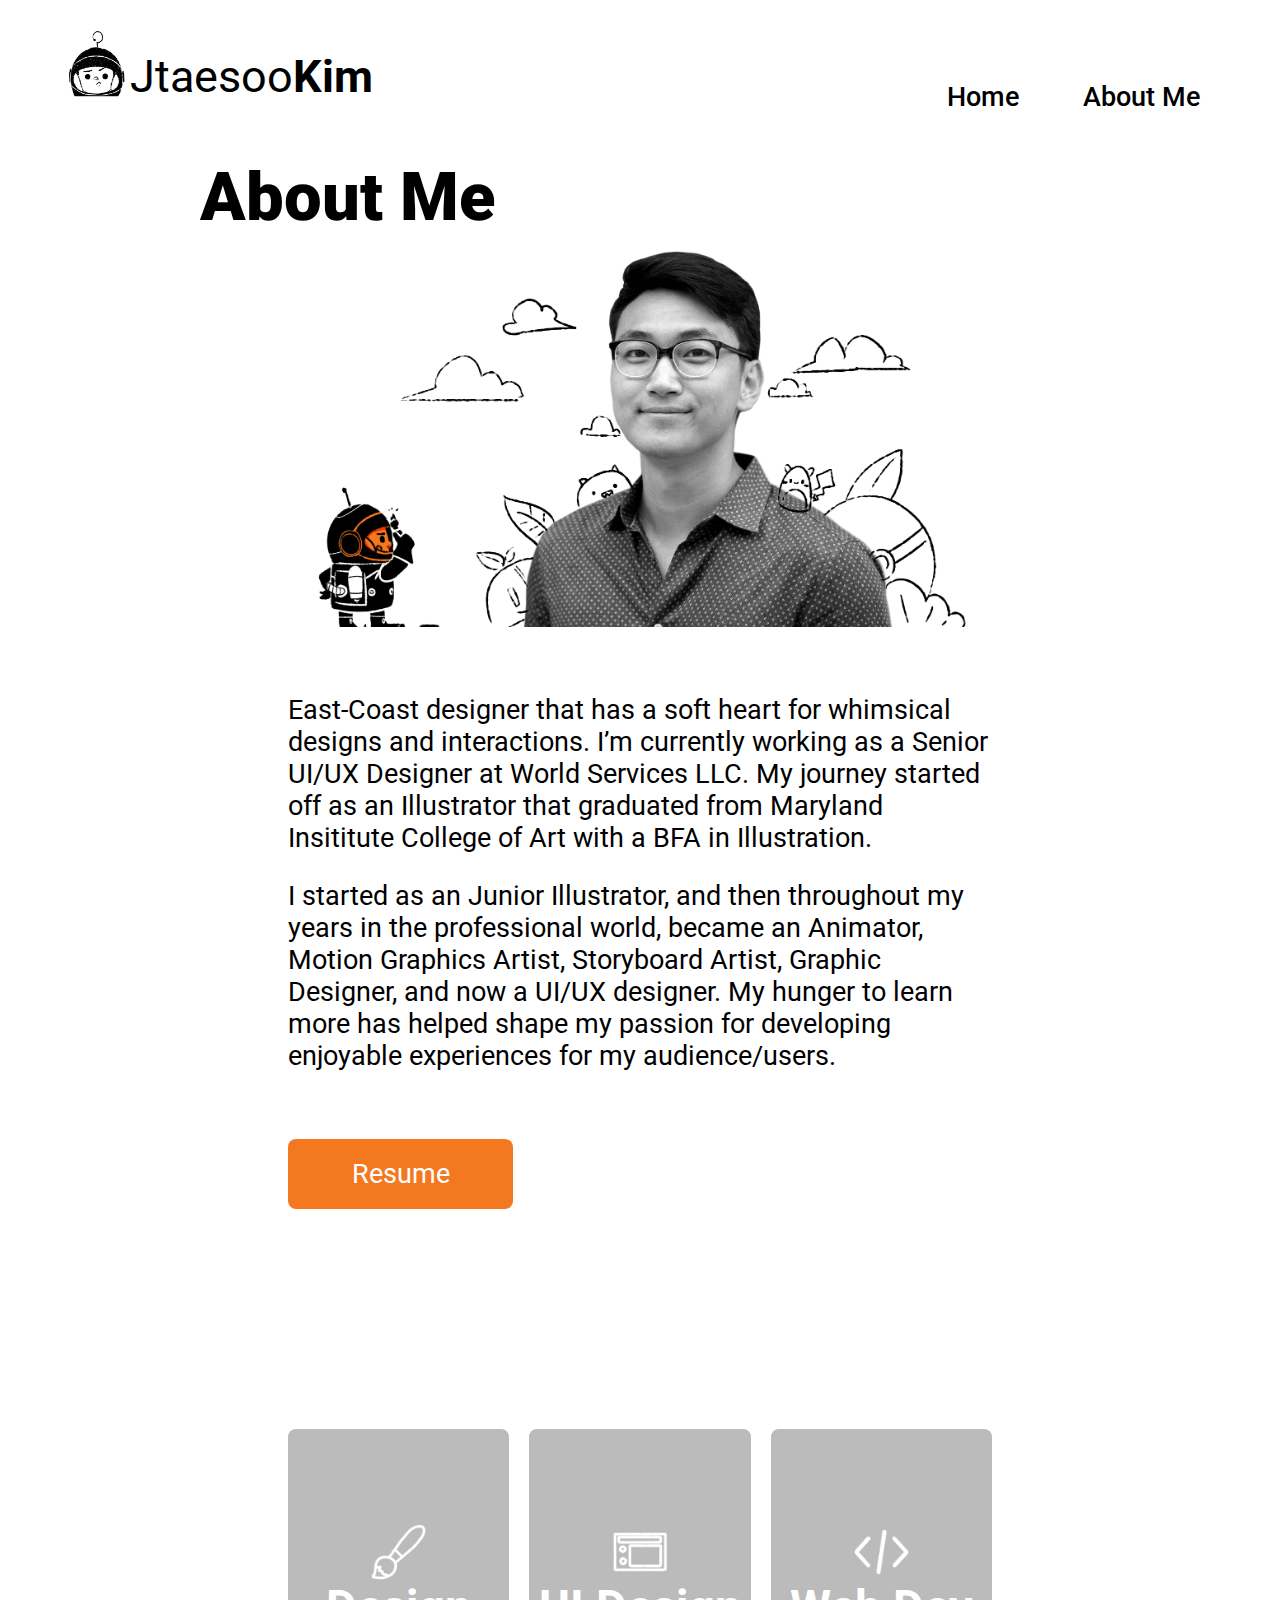
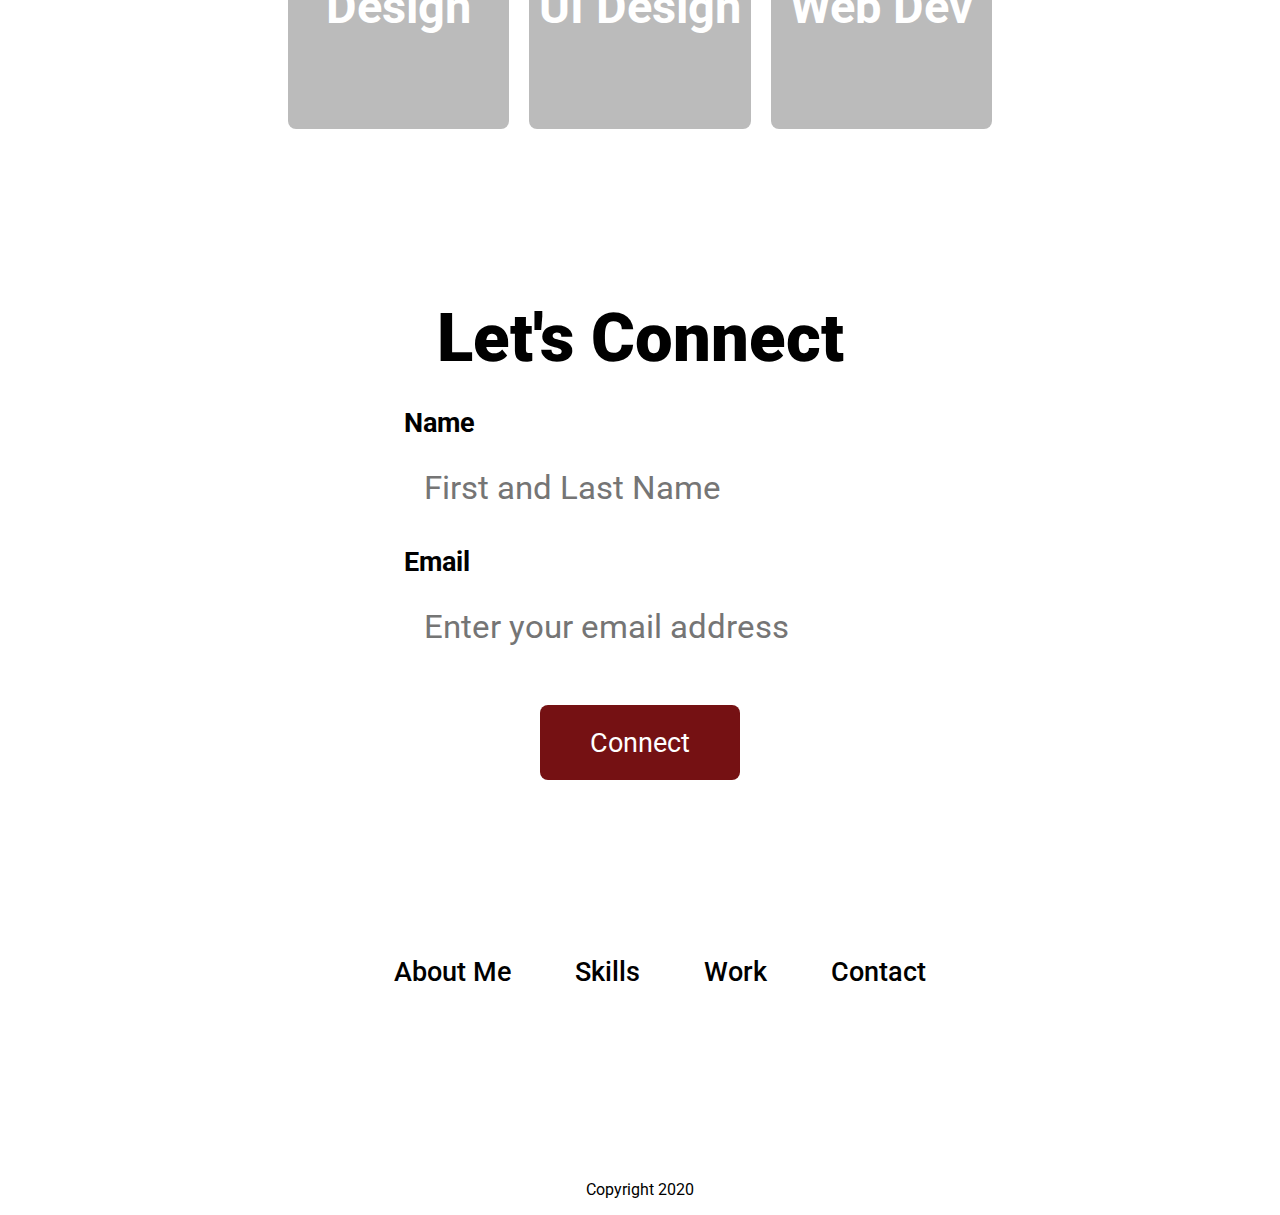
==== html/about.html @ ef3f5121 "Cloning" ====
<!DOCTYPE html>
<html lang="en">
<head>
    <meta charset="UTF-8">
    <meta name="viewport" content="width=device-width, initial-scale=1.0">
    <title>JTaesooKim</title>
    <link rel="stylesheet" href="../css/index.css">
    <link rel="stylesheet" href="../css/about.css">
    <link href='https://fonts.googleapis.com/css?family=Roboto:400,100,100italic,300,300italic,400italic,500,500italic,700,700italic,900italic,900' rel='stylesheet' type='text/css'>
</head>
<body>
<!-- TOP NAVIGATION -->
    <header class="navigation">
        <div class="header">
            <div class="left-header">
                <a href="../index.html"><img src="../images/Website_Icon.png"></a>
                <a href="../index.html"><p>Jtaesoo<b>Kim</b></p></a>
            </div>
            <nav class="right-header">
                <ul class="navBar">
                    <li><a class="nav-Home" href="../index.html">Home</a></li>
                    <li><a class="nav-Aboutme" href="#">About Me</a></li>
                </ul>
            </nav>
        </div>
    </header>
<!-- Short Bio -->
    <section class="about">
        <div>
            <h1>About Me</h1>
            <div class="about-picture">
                <img id="aboutme-img" src="../images/Profile_Picture_1.png">
            </div>
            <div class="about-p">
                <p>East-Coast designer that has a soft heart for whimsical designs and interactions. I’m currently working as a Senior UI/UX Designer at World Services LLC. My journey started off as an Illustrator that graduated from Maryland Insititute College of Art with a BFA in Illustration. </p>
                <p>I started as an Junior Illustrator, and then throughout my years in the professional world, became an Animator, Motion Graphics Artist, Storyboard Artist, Graphic Designer, and now a UI/UX designer. My hunger to learn more has helped shape my passion for developing enjoyable experiences for my audience/users.</p>
            </div>
            <div class="about-resumebtn">
                <button class="resumebtn">Resume</button>
            </div>
        </div>
    </section>
<!-- Skills -->
    <section class="skills">
        <div class="skills-container">
            <div class="skill-box">
                <img class="skills-icons" src="../images/paintbrush.png" alt="Design">
                <p>Design</p>
            </div>
            <div class="skill-box middlebox">
                <img class="skills-icons" src="../images/UserInterfaceDesign.png" alt="UI Design">
                <p>UI Design</p>
            </div>
            <div class="skill-box">
                <img class="skills-icons" src="../images/coding.png" alt="Web Dev">
                <p>Web Dev</p>
            </div>
        </div>
    </section>
<!-- Connect -->
    <form>
        <div class="connect-container connect-h1">
            <h1>Let's Connect</h1>
        </div>
        <div class="connect-container connect-input-section">
            <div class="connect-content name-section">
                <div class="content-label"><label><b>Name</b></label></div>
                <div><input type="text" placeholder="First and Last Name"></div>
            </div>
            <div class="connect-content email-section">
                <div class="content-label"><label><b>Email</b></label></div>
                <div><input type="text" placeholder="Enter your email address"></div>
            </div>
            <div class="connect-content">
                <button id="submitbtn" type="submit">Connect</button>
            </div>
        </div>
    </form>
<!-- Footer -->
    <footer class="site-footer">
        <ul class="footer-links">
            <li><a href="#">About Me</a></li>
            <li><a href="#">Skills</a></li>
            <li><a href="#">Work</a></li>
            <li><a href="#">Contact</a></li>
        </ul>
    </footer>
    <div class="copyright">
        <p>Copyright 2020</p>
    </div>
</body>
</html>
---- css/index.css ----
h1, h2, h3, h4, h5, h6, p, button, a, ul, li, input, label {
    font-family: 'Roboto', sans-serif;
}
h1 {
    font-size: 50pt;
    font-weight: 900;
    margin: 10px 0 10px 0;
}
h2 {
    font-size: 50pt;
    font-weight: 400;
    margin: 10px 0 10px 0;
}
body {
    margin: 0;
}
label {
    font-size: 20pt;
}
input {
    height: 75px;
    width: 50vh;
    font-size: 25pt;
    background-color: #ffffff;
    border-radius: 8px;
    border: none;
    padding-left: 20px;
}
input:focus {
    outline-color: #751113;
    outline-style: solid;
    outline-width: 3px;
}
button:focus {
    outline: none;
}
.content-label {
    margin-bottom: 10px;
}
/* Navigation */
.left-header a {
    text-decoration: none;
    color: black;
}
.navigation {
    margin: 25px 50px 0 50px;
}
.bioINFO p {
    font-size: 25pt;
}
.info-left {
    width: 500px;
}
.header {
    display: flex;
    flex-direction: row;
}
.header .left-header img {
    width: 90px;
    height: 75px;
}
.left-header {
    display: flex;
    flex-direction: row;
    flex-grow: 1;
}
.left-header p {
    font-size: 45px;
    margin-top: 25px;
    margin-left: -10px;
}
.right-header .navBar {
    list-style-type: none;
    padding-top: 40px;
}
.nav-Home:hover {
    box-shadow: 0 3px #F47820;    
}
.nav-Home:active {
    transform: translateY(4px);
}
.nav-Aboutme:hover {
    box-shadow: 0 3px #F47820;
}
.navBar li {
    display: inline-block;
}
.navBar li a {
    font-size: 20pt;
    text-decoration: none;
    margin: 0 30px 0 30px;
    color: black;
    font-weight: 500;
}
/* Info Section */
.mobile-char {
    display: none;
}
.intro {
    display: flex;
    justify-content: space-between;
    margin-bottom: 80px;
}
.info-left {
    padding: 100px 100px 0 200px;
    justify-content: center;
    align-items: center;
}
.info-right {
    padding: 50px 100px 0 100px;
}
.profilePIC {
    height: 800px;
    padding-right: 200px;
}
.icons {
    width: 100px;
    padding: 0 0 16px 0;
}
.icons:hover {
    opacity: 0.7;
}
.icons:active {
    opacity: initial;
    transform: translateY(4px);
}
#linkedin {
    margin-right: 25px;
}
.resumebtn {
    border-radius: 8px;
    background-color: #F47820;
    border: none;
    color: white;
    width: 225px;
    height: 70px;
    font-size: 20pt;
}
.resumebtn:hover {
    opacity: 0.7;
}
.resumebtn:active {
    opacity: initial;
    background-color: #e05e00;
    box-shadow: 0 5px #666;
    transform: translateY(4px);
}
/* Projects */
.mobile-Proj {
    display: none;
}
.projects {
    margin: 0 0 0 0;
    display: flex;
    flex-direction: column;
    color: white;
}
.border {
    width: 50%;
    height: 500px;
}
.ayuda {
    display: flex;
    flex-direction: row;
}
#ayuda-logo-img {
    width: 250px;
}
.plantp{
    display: flex;
    flex-direction: row;
}
#plantp-logo-img {
    width: 250px;
}
.project1-info {
    display: flex;
    align-items: center;
    background-color: #270E14;
}
.ayuda-logo {
    display: flex;
    justify-content: center;
    align-items: center;
    background-color: #E5E5E5;
}
.project2-info {
    display: flex;
    align-items: center;
    background-color: #751113;
}
.plantp-logo {
    display: flex;
    justify-content: center;
    align-items: center;
    background-color: #ffffff;
}
.projects h2 {
    margin: 0;
}
.project-content{
    padding: 50px;
}
.project-content p {
    font-size: 20pt;
}
/* Connect Section */
.connect {
    padding: 160px 0 160px 0;
    background-color: #E5E5E5;
}
.connect-container{
    display: flex;
    justify-content: center;
    align-items: center;
}
.connect-input-section {
    height: 200px;
}
.name-section {
    display: flex;
    flex-direction: column;
}
.connect-content {
    display: inline-block;
}
.email-section {
    margin: 0 20px 0 20px;
}
#submitbtn {
    margin-top: 45px;
    height: 75px;
    width: 200px;
    border-radius: 8px;
    border: none;
    background-color: #751113;
    color: white;
    font-size: 20pt;
}
#submitbtn:hover {
    opacity: 0.7;
}
#submitbtn:active {
    opacity: initial;
    background-color: #5a0607;
    box-shadow: 0 5px #666;
    transform: translateY(4px);
}
/* Footer */
.site-footer {
    margin-top: 160px;
    display: flex;
    justify-content: center;
    align-items: center;
}
.footer-links li {
    display: inline-block;
}
.footer-links li a {
    font-size: 20pt;
    text-decoration: none;
    padding: 0 30px 0 30px;
    color: black;
    font-weight: 500;
}
.copyright {
    margin-top: 160px;
    display: flex;
    justify-content: center;
    align-items: center;
}
@media only screen and (max-width: 1000px) {
    /* Navigation */
    .navigation {
        margin: 0px;
    }
    .header {
        display: flex;
        flex-direction: row;
    }
    .header .left-header img {
        height: auto;
        width: 72px;
    }
    .left-header {
        display: flex;
        flex-direction: row;
        flex-grow: 1;
    }
    .left-header p {
        font-size: 30px;
        margin-top: 25px;
        margin-left: -10px;
    }
    .right-header {
        display: none;
    }
    .nav-Home:hover {
        box-shadow: 0 3px #F47820;    
    }
    .nav-Home:active {
        transform: translateY(4px);
    }
    .nav-Aboutme:hover {
        box-shadow: 0 3px #F47820;
    }
    .navBar li {
        display: inline-block;
    }
    .navBar li a {
        font-size: 20pt;
        text-decoration: none;
        padding: 0 30px 0 30px;
        color: black;
        font-weight: 500;
    }
    /* Projects */
    .mobile-Proj {
        font-size: 25pt;
        display: flex;
        justify-content: center;
        color: black;
        margin: 160px 0 40px 0;
    }
    .border.project1-info {
        display: none;
    }
    .border.project2-info {
        display: none;
    }
    .border {
        width: auto;
        height: 350px;
    }
    .ayuda {
        display: block;
    }
    #ayuda-logo-img {
        width: 250px;
    }
    .plantp{
        display: block;
        justify-content: center;
    }
    /* Form */

    /* Footer */
    .site-footer {
        margin-top: 160px;
    }
}
@media only screen and (max-width: 1705px) {
    /* Info */
    .mobile-char {
        display: block;
        margin-left: auto;
        margin-right: auto;
        height: 250px;
    }
    .intro {
        display: flex;
        flex-direction: column;
        margin-bottom: 0;
    }
    .bioINFO h1 {
        display: flex;
        justify-content: center;
        font-size: 25pt;
        
    }
    .bioINFO h2 {
        display: flex;
        justify-content: center;
        text-align: center;
        font-size: 25pt;
        padding: 0 70px;
    }
    .bioINFO p {
        text-align: center;
        font-size: 15pt;
        padding: 0 20px;
    }
    .info-left {
        display: flex;
        flex-direction: column;
        justify-content: center;
        padding: 0;
        width: 100%;
    }
    .info-right {
        display: none;
    }
    .icons {
        pointer-events: none;
        width: 75px;
        padding: 0 0 16px 0;
    }
    #linkedin {
        margin-right: 25px;
    }
    .resumebtn {
        pointer-events: none;
        margin-bottom: 60px;
    }
}
@media only screen and (max-width: 1400px) {
    .connect-container{
        display: flex;
        flex-direction: column;
        justify-content: center;
        align-items: center;
    }
    .connect-input-section {
        height: 100%;
        margin-bottom: 0;
    }
    input {
        box-shadow: none;
        outline-style: none;
    }
    .name-section {
        display: block;
    }
    .email-section {
        margin: 0 0px 0 0px;
    }
    #submitbtn {
        margin-top: 20px;
        height: 75px;
        width: 200px;
        border-radius: 8px;
        border: none;
        background-color: #751113;
        color: white;
        font-size: 20pt;
    }
    .connect-content {
        display: block;
        margin-top: 20px;
    }
    #submitbtn {
        pointer-events: none;
    }
}
@media only screen and (max-width: 650px) {
    input {
        width: 275px;
        font-size: 16pt;
        padding: 0;
        text-align: center;
    }
}
@media only screen and (max-width: 420px) {
    .connect-container.connect-h1 h1 {
        text-align: center;
    }
}
---- css/about.css ----
.about{
    display: flex;
    flex-direction: column;
    justify-content: center;
    font-size: 20pt;
    padding: 0 200px 0 200px;
}
#aboutme-img {
    width: 75%;
}
.about-picture {
    display: flex;
    justify-content: center;
}
.about-p {
    padding: 40px 10% 0 10%;
}
.about-resumebtn{
    padding: 40px 10% 0 10%;
}
.skills {
    padding: 160px 200px 0 200px;
    margin-bottom: 160px;
}
.skills-container {
    display: flex;
    justify-content: space-between;
    padding: 0 10% 0 10%;
}
.skill-box {
    display: flex;
    flex-direction: column;
    justify-content: center;
    align-items: center;
    height: 300px;
    width: 350px;
    background-color: #BBBBBB;
    border-radius: 8px;
    font-size: 35pt;
    font-weight: 700;
    color: white;
    text-align: center;
}
.skill-box:hover {
    background-color: #751113;
}
.skill-box:active {
    background-color: #5c0a0b;
    box-shadow: 0 5px #666;
    transform: translateY(4px);
}
.skill-box p {
    margin: 0;
}
.skills-icons {
    width: 25%;
}
.middlebox {
    margin: 0 20px 0 20px;
}
@media only screen and (max-width: 1000px) {
    input {

    }
    .skills {
        padding: 40px 10% 0 10%;
    }
    .about {
        padding: 0;
    }
    .about h1 {
        text-align: center;
    }
    .about-p {
        font-size: 12pt;
    }
    .about-info {
        display: flex;
        justify-content: center;
    }
    .about-resumebtn {
        display: flex;
        justify-content: center;
    }
    .skills-container {
        display: flex;
        justify-content: space-between;
        padding: 0;
    }
    .skill-box {
        padding: 20px;
        height: auto;
        width: auto;
        text-align: center;
        font-size: 4vw;
    }
    .skills-icons {
        display: none;
    }
}
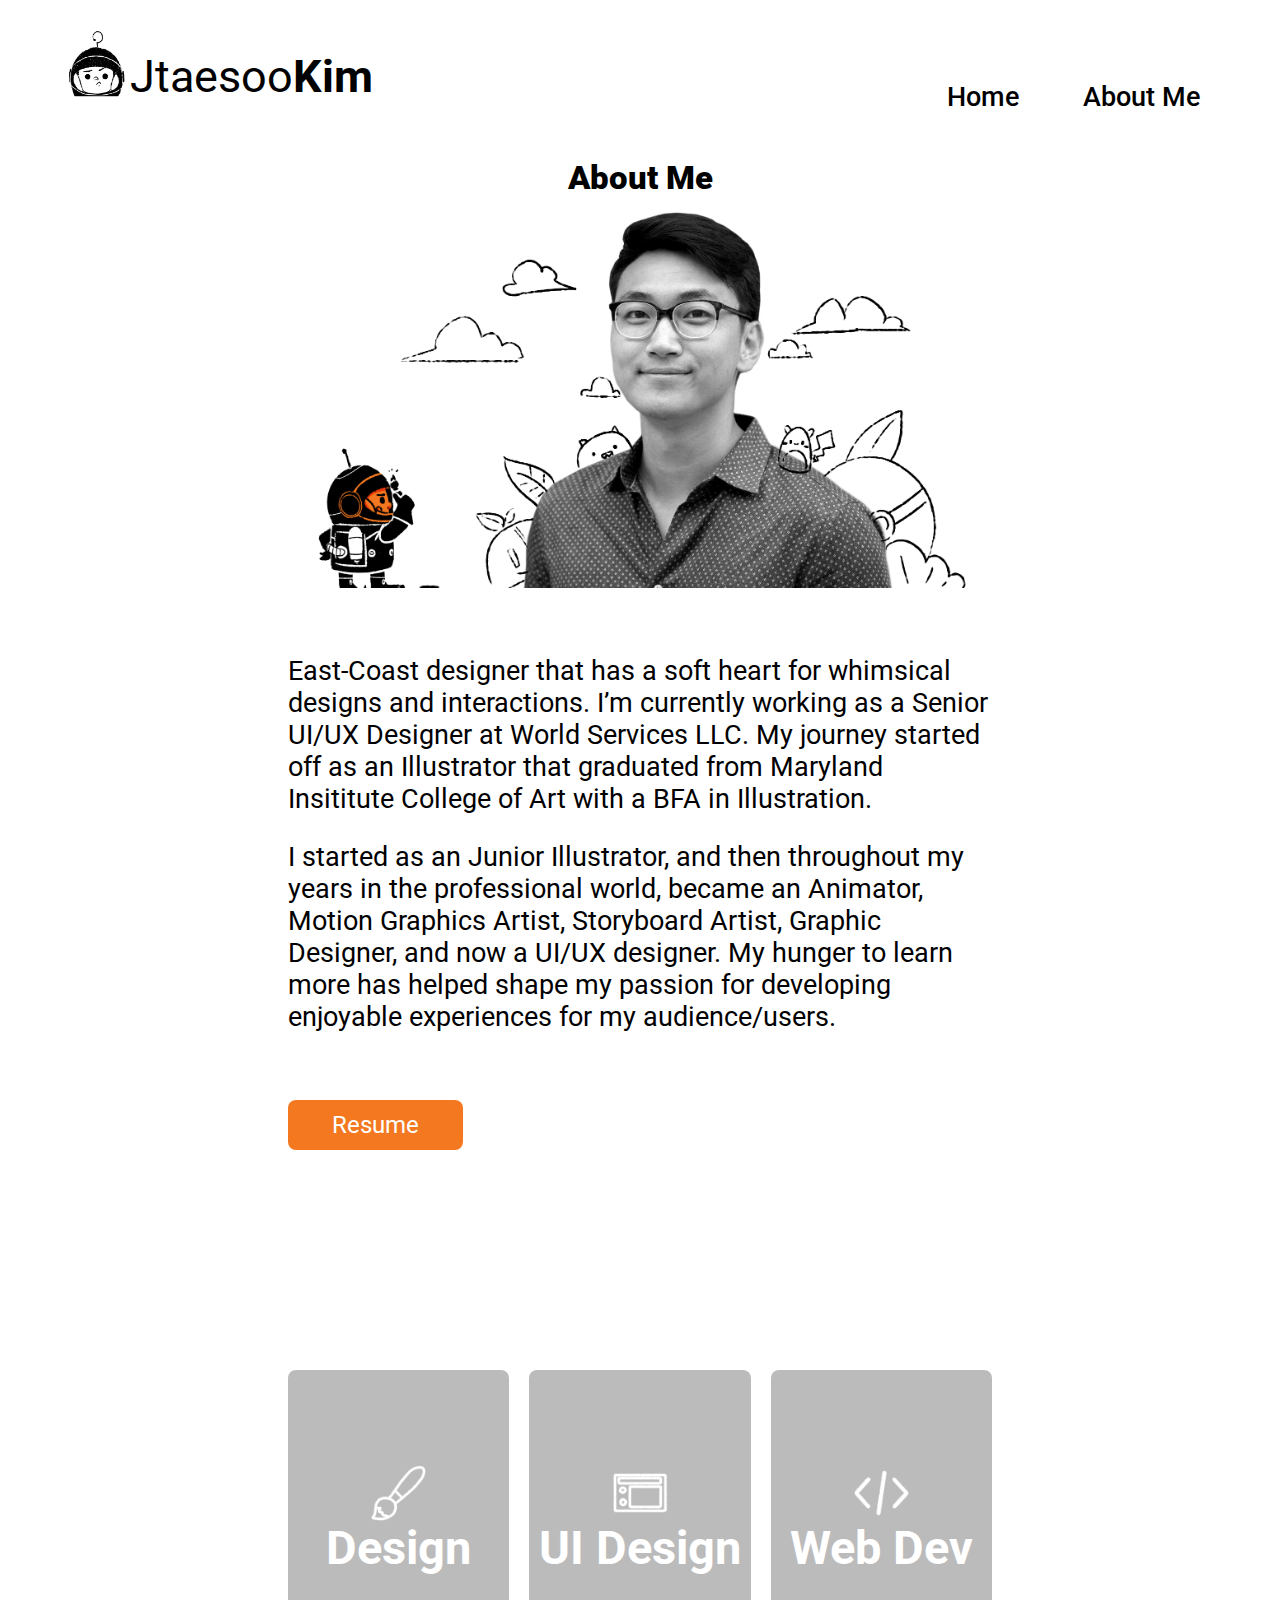
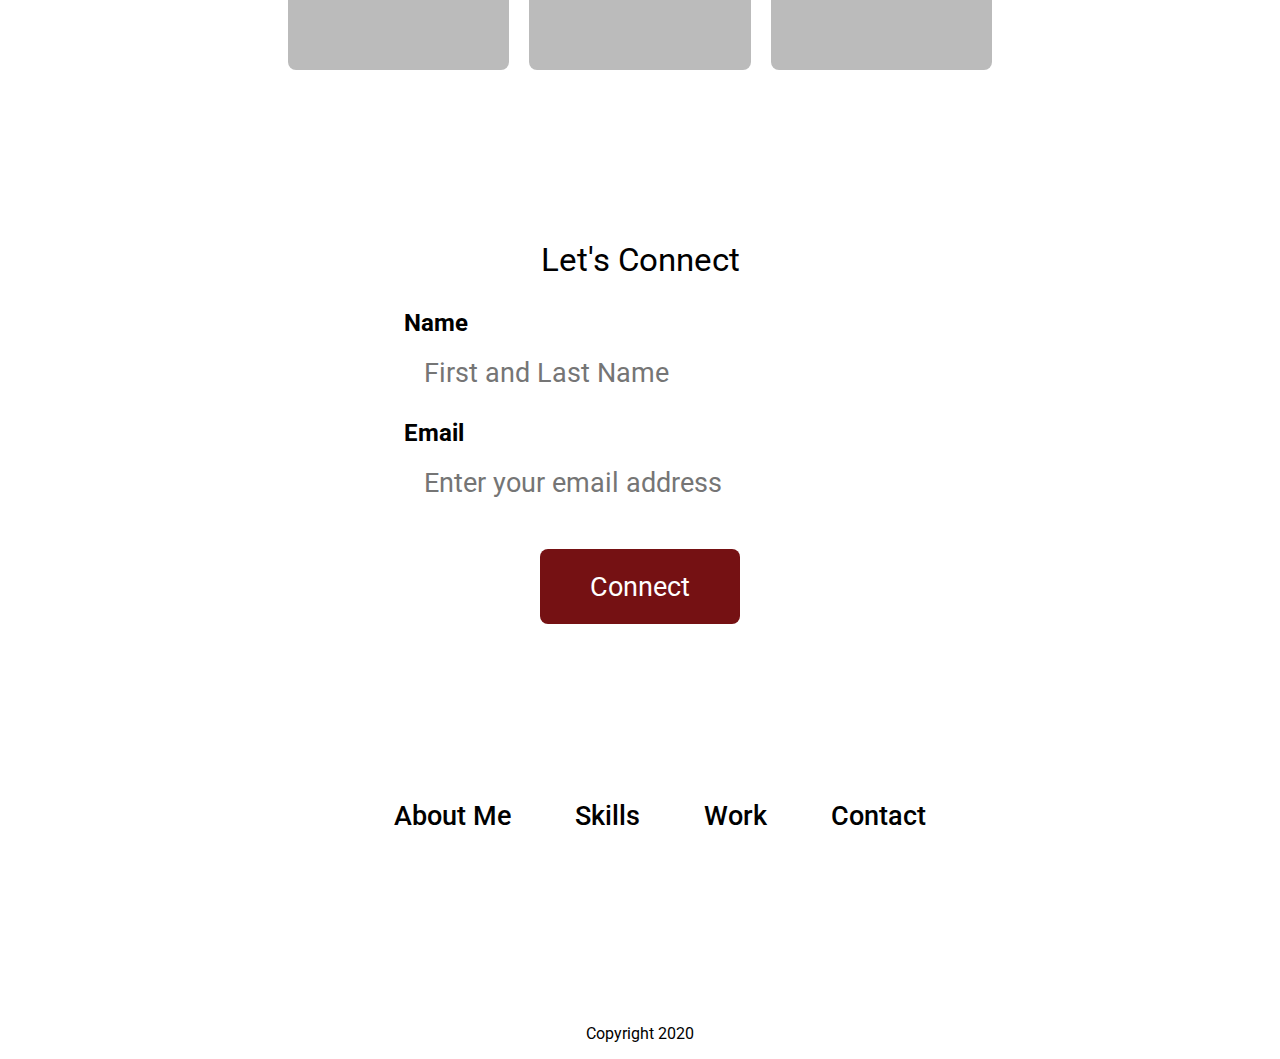
==== commit f0dae384: "123" ====
--- a/html/about.html
+++ b/html/about.html
@@ -60,7 +60,7 @@
 <!-- Connect -->
     <form>
         <div class="connect-container connect-h1">
-            <h1>Let's Connect</h1>
+            <h2>Let's Connect</h2>
         </div>
         <div class="connect-container connect-input-section">
             <div class="connect-content name-section">
--- a/css/index.css
+++ b/css/index.css
@@ -15,12 +15,12 @@
     margin: 0;
 }
 label {
+    font-size: 18pt;
+}
+input {
+    height: 50px;
+    width: 50vh;
     font-size: 20pt;
-}
-input {
-    height: 75px;
-    width: 50vh;
-    font-size: 25pt;
     background-color: #ffffff;
     border-radius: 8px;
     border: none;
@@ -114,7 +114,7 @@
     padding-right: 200px;
 }
 .icons {
-    width: 100px;
+    width: 75px;
     padding: 0 0 16px 0;
 }
 .icons:hover {
@@ -132,9 +132,9 @@
     background-color: #F47820;
     border: none;
     color: white;
-    width: 225px;
-    height: 70px;
-    font-size: 20pt;
+    width: 175px;
+    height: 50px;
+    font-size: 18pt;
 }
 .resumebtn:hover {
     opacity: 0.7;
@@ -146,67 +146,43 @@
     transform: translateY(4px);
 }
 /* Projects */
-.mobile-Proj {
-    display: none;
-}
 .projects {
-    margin: 0 0 0 0;
-    display: flex;
-    flex-direction: column;
-    color: white;
-}
-.border {
-    width: 50%;
+    display: flex;
+    flex-direction: row;
+    justify-content: space-between;
+    align-items: center;
+    margin: 0 10% 0 10%;
+}
+.ayuda {
+    display: flex;
+    justify-content: center;
+    align-items: center;
+    width: 500px;
     height: 500px;
-}
-.ayuda {
-    display: flex;
-    flex-direction: row;
+    background-color: #270E14;
+    border-radius: 8px;
+    margin-right: 20px;
+}
+.plantp {
+    display: flex;
+    justify-content: center;
+    align-items: center;
+    width: 500px;
+    height: 500px;
+    background-color: #751113;
+    border-radius: 8px;
+    margin-left: 20px;
 }
 #ayuda-logo-img {
     width: 250px;
 }
-.plantp{
-    display: flex;
-    flex-direction: row;
-}
 #plantp-logo-img {
     width: 250px;
 }
-.project1-info {
-    display: flex;
-    align-items: center;
-    background-color: #270E14;
-}
-.ayuda-logo {
-    display: flex;
-    justify-content: center;
-    align-items: center;
-    background-color: #E5E5E5;
-}
-.project2-info {
-    display: flex;
-    align-items: center;
-    background-color: #751113;
-}
-.plantp-logo {
-    display: flex;
-    justify-content: center;
-    align-items: center;
-    background-color: #ffffff;
-}
-.projects h2 {
-    margin: 0;
-}
-.project-content{
-    padding: 50px;
-}
-.project-content p {
-    font-size: 20pt;
-}
 /* Connect Section */
 .connect {
-    padding: 160px 0 160px 0;
+    margin: 80px 40px 0 40px;
+    padding: 50px 0 50px 0;
     background-color: #E5E5E5;
 }
 .connect-container{
@@ -229,13 +205,13 @@
 }
 #submitbtn {
     margin-top: 45px;
-    height: 75px;
-    width: 200px;
+    height: 50px;
+    width: 150px;
     border-radius: 8px;
     border: none;
     background-color: #751113;
     color: white;
-    font-size: 20pt;
+    font-size: 18pt;
 }
 #submitbtn:hover {
     opacity: 0.7;
@@ -315,33 +291,7 @@
         font-weight: 500;
     }
     /* Projects */
-    .mobile-Proj {
-        font-size: 25pt;
-        display: flex;
-        justify-content: center;
-        color: black;
-        margin: 160px 0 40px 0;
-    }
-    .border.project1-info {
-        display: none;
-    }
-    .border.project2-info {
-        display: none;
-    }
-    .border {
-        width: auto;
-        height: 350px;
-    }
-    .ayuda {
-        display: block;
-    }
-    #ayuda-logo-img {
-        width: 250px;
-    }
-    .plantp{
-        display: block;
-        justify-content: center;
-    }
+
     /* Form */
 
     /* Footer */
@@ -349,7 +299,7 @@
         margin-top: 160px;
     }
 }
-@media only screen and (max-width: 1705px) {
+@media only screen and (max-width: 1700px) {
     /* Info */
     .mobile-char {
         display: block;
@@ -362,13 +312,13 @@
         flex-direction: column;
         margin-bottom: 0;
     }
-    .bioINFO h1 {
+    h1 {
         display: flex;
         justify-content: center;
         font-size: 25pt;
         
     }
-    .bioINFO h2 {
+    h2 {
         display: flex;
         justify-content: center;
         text-align: center;
@@ -404,6 +354,20 @@
     }
 }
 @media only screen and (max-width: 1400px) {
+    .ayuda {
+        width: 40vh;
+        height: 40vh;
+    }
+    .plantp {
+        width: 40vh;
+        height: 40vh;
+    }
+    #ayuda-logo-img {
+        width: 20vh;
+    }
+    #plantp-logo-img {
+        width: 20vh;
+    }
     .connect-container{
         display: flex;
         flex-direction: column;
@@ -443,15 +407,23 @@
     }
 }
 @media only screen and (max-width: 650px) {
+    .projects {
+        flex-direction: column;
+    }
+    .ayuda {
+        width: 40vh;
+        height: 40vh;
+        margin: 20px 20px 20px 20px;
+    }
+    .plantp {
+        width: 40vh;
+        height: 40vh;
+        margin: 20px 20px 20px 20px;
+    }
     input {
         width: 275px;
         font-size: 16pt;
         padding: 0;
         text-align: center;
     }
-}
-@media only screen and (max-width: 420px) {
-    .connect-container.connect-h1 h1 {
-        text-align: center;
-    }
 }